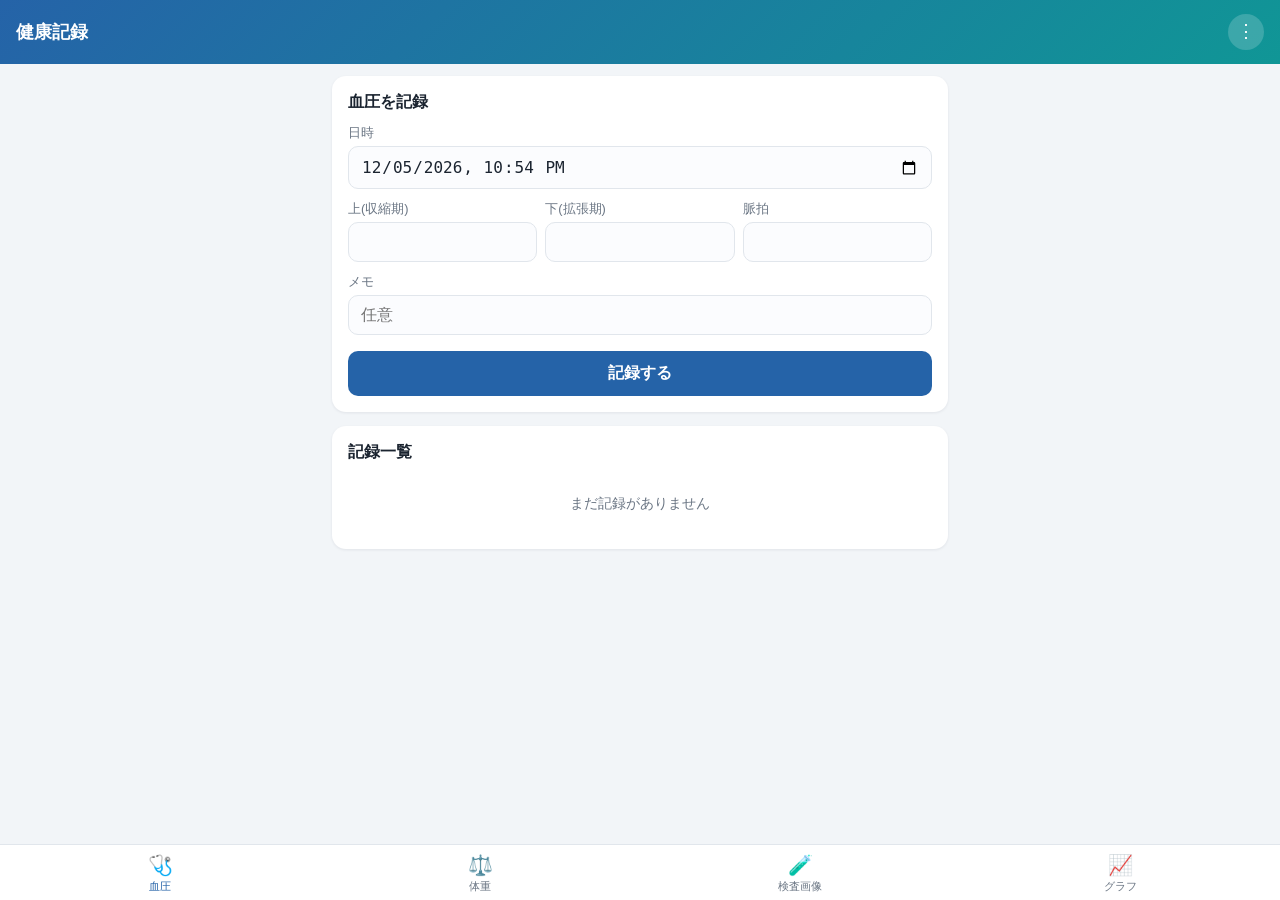
==== webapp/index.html @ c7fe4f51 "血圧・体重・血液検査記録用のPWAを追加 血圧を1日複数回記録、体重の推移記録、毎月の血液検査結果を画像で取り込み・閲覧できるスマホ向けアプリ。ホーム画面へのアイコン追加に対応し、データは端末内(In" ====
<!DOCTYPE html>
<html lang="ja">
<head>
<meta charset="UTF-8" />
<meta name="viewport" content="width=device-width, initial-scale=1, viewport-fit=cover" />
<title>血圧・体重・検査記録</title>
<meta name="theme-color" content="#2563a8" />
<meta name="description" content="血圧・体重・血液検査結果をスマホで記録する個人用ヘルスログアプリ" />
<link rel="manifest" href="manifest.json" />
<link rel="icon" href="icons/favicon-32.png" sizes="32x32" />
<link rel="icon" href="icons/favicon-16.png" sizes="16x16" />
<link rel="apple-touch-icon" href="icons/apple-touch-icon.png" />
<meta name="apple-mobile-web-app-capable" content="yes" />
<meta name="apple-mobile-web-app-status-bar-style" content="black-translucent" />
<meta name="apple-mobile-web-app-title" content="健康記録" />
<link rel="stylesheet" href="style.css" />
</head>
<body>
<header class="app-header">
  <h1>健康記録</h1>
  <button id="menuBtn" class="icon-btn" aria-label="メニュー">⋮</button>
</header>

<div id="menuSheet" class="sheet hidden">
  <button id="exportBtn" class="sheet-item">データをエクスポート</button>
  <label class="sheet-item" for="importFile">データをインポート</label>
  <input type="file" id="importFile" accept="application/json" hidden />
  <button id="closeMenuBtn" class="sheet-item sheet-cancel">閉じる</button>
</div>

<main id="app">

  <!-- 血圧タブ -->
  <section id="tab-bp" class="tab-panel active">
    <form id="bpForm" class="card form-card">
      <h2>血圧を記録</h2>
      <div class="field-row">
        <label>日時
          <input type="datetime-local" id="bpDatetime" required />
        </label>
      </div>
      <div class="field-row three">
        <label>上(収縮期)
          <input type="number" id="bpSystolic" inputmode="numeric" min="40" max="300" required />
        </label>
        <label>下(拡張期)
          <input type="number" id="bpDiastolic" inputmode="numeric" min="20" max="200" required />
        </label>
        <label>脈拍
          <input type="number" id="bpPulse" inputmode="numeric" min="20" max="250" />
        </label>
      </div>
      <div class="field-row">
        <label>メモ
          <input type="text" id="bpMemo" placeholder="任意" maxlength="200" />
        </label>
      </div>
      <button type="submit" class="primary-btn">記録する</button>
    </form>

    <div class="card">
      <h2>記録一覧</h2>
      <div id="bpList" class="record-list"></div>
    </div>
  </section>

  <!-- 体重タブ -->
  <section id="tab-weight" class="tab-panel">
    <form id="weightForm" class="card form-card">
      <h2>体重を記録</h2>
      <div class="field-row">
        <label>日時
          <input type="datetime-local" id="weightDatetime" required />
        </label>
      </div>
      <div class="field-row">
        <label>体重(kg)
          <input type="number" id="weightValue" step="0.1" min="0" max="300" inputmode="decimal" required />
        </label>
      </div>
      <div class="field-row">
        <label>メモ
          <input type="text" id="weightMemo" placeholder="任意" maxlength="200" />
        </label>
      </div>
      <button type="submit" class="primary-btn">記録する</button>
    </form>

    <div class="card">
      <h2>記録一覧</h2>
      <div id="weightList" class="record-list"></div>
    </div>
  </section>

  <!-- 血液検査画像タブ -->
  <section id="tab-lab" class="tab-panel">
    <form id="labForm" class="card form-card">
      <h2>血液検査結果を取り込み</h2>
      <div class="field-row">
        <label>検査日
          <input type="date" id="labDate" required />
        </label>
      </div>
      <div class="field-row">
        <label>画像
          <input type="file" id="labFile" accept="image/*" capture="environment" required />
        </label>
      </div>
      <div class="field-row">
        <label>メモ
          <input type="text" id="labMemo" placeholder="任意" maxlength="200" />
        </label>
      </div>
      <button type="submit" class="primary-btn">保存する</button>
    </form>

    <div class="card">
      <h2>検査結果一覧</h2>
      <div id="labList" class="lab-grid"></div>
    </div>
  </section>

  <!-- グラフタブ -->
  <section id="tab-graph" class="tab-panel">
    <div class="card">
      <h2>血圧の推移</h2>
      <canvas id="bpChart" class="chart" width="600" height="260"></canvas>
      <div class="legend">
        <span><i class="dot dot-sys"></i>上(収縮期)</span>
        <span><i class="dot dot-dia"></i>下(拡張期)</span>
      </div>
    </div>
    <div class="card">
      <h2>体重の推移</h2>
      <canvas id="weightChart" class="chart" width="600" height="260"></canvas>
    </div>
  </section>

</main>

<div id="imageModal" class="modal hidden">
  <div class="modal-backdrop"></div>
  <div class="modal-content">
    <button id="imageModalClose" class="icon-btn modal-close" aria-label="閉じる">×</button>
    <img id="imageModalImg" alt="血液検査結果画像" />
    <div id="imageModalMeta" class="modal-meta"></div>
    <button id="imageModalDelete" class="danger-btn">この画像を削除</button>
  </div>
</div>

<nav class="tabbar">
  <button class="tab-btn active" data-tab="tab-bp">
    <span class="tab-icon">🩺</span><span>血圧</span>
  </button>
  <button class="tab-btn" data-tab="tab-weight">
    <span class="tab-icon">⚖️</span><span>体重</span>
  </button>
  <button class="tab-btn" data-tab="tab-lab">
    <span class="tab-icon">🧪</span><span>検査画像</span>
  </button>
  <button class="tab-btn" data-tab="tab-graph">
    <span class="tab-icon">📈</span><span>グラフ</span>
  </button>
</nav>

<div id="toast" class="toast hidden"></div>

<script src="db.js"></script>
<script src="app.js"></script>
</body>
</html>
---- webapp/style.css ----
:root {
  --accent: #2563a8;
  --accent-2: #109696;
  --bg: #f2f5f8;
  --card-bg: #ffffff;
  --text: #1b2430;
  --text-muted: #6b7684;
  --border: #e1e6ec;
  --danger: #d64545;
  --sys-color: #2563a8;
  --dia-color: #109696;
  --safe-bottom: env(safe-area-inset-bottom, 0px);
}

* {
  box-sizing: border-box;
}

html, body {
  margin: 0;
  padding: 0;
  background: var(--bg);
  color: var(--text);
  font-family: -apple-system, BlinkMacSystemFont, "Hiragino Sans", "Yu Gothic", "Segoe UI", Roboto, sans-serif;
}

body {
  padding-bottom: calc(64px + var(--safe-bottom));
}

.app-header {
  position: sticky;
  top: 0;
  z-index: 10;
  display: flex;
  align-items: center;
  justify-content: space-between;
  background: linear-gradient(135deg, var(--accent), var(--accent-2));
  color: #fff;
  padding: 14px 16px;
  padding-top: max(14px, env(safe-area-inset-top));
}

.app-header h1 {
  font-size: 1.1rem;
  margin: 0;
  font-weight: 600;
}

.icon-btn {
  background: rgba(255, 255, 255, 0.18);
  border: none;
  color: #fff;
  width: 36px;
  height: 36px;
  border-radius: 50%;
  font-size: 1.1rem;
  line-height: 1;
  cursor: pointer;
}

main {
  max-width: 640px;
  margin: 0 auto;
  padding: 12px;
}

.tab-panel {
  display: none;
}

.tab-panel.active {
  display: block;
  animation: fadeIn 0.15s ease-out;
}

@keyframes fadeIn {
  from { opacity: 0; transform: translateY(4px); }
  to { opacity: 1; transform: translateY(0); }
}

.card {
  background: var(--card-bg);
  border-radius: 14px;
  padding: 16px;
  margin-bottom: 14px;
  box-shadow: 0 1px 3px rgba(20, 30, 50, 0.08);
}

.card h2 {
  font-size: 1rem;
  margin: 0 0 12px;
  color: var(--text);
}

.field-row {
  display: flex;
  flex-direction: column;
  margin-bottom: 12px;
}

.field-row.three {
  flex-direction: row;
  gap: 8px;
}

.field-row.three label {
  flex: 1;
}

label {
  font-size: 0.8rem;
  color: var(--text-muted);
  display: flex;
  flex-direction: column;
  gap: 4px;
}

input[type="number"],
input[type="text"],
input[type="date"],
input[type="datetime-local"],
input[type="file"] {
  font-size: 1rem;
  padding: 10px 12px;
  border: 1px solid var(--border);
  border-radius: 10px;
  background: #fbfcfe;
  color: var(--text);
  width: 100%;
}

input:focus {
  outline: 2px solid var(--accent);
  outline-offset: 1px;
}

.primary-btn {
  width: 100%;
  padding: 12px;
  background: var(--accent);
  color: #fff;
  border: none;
  border-radius: 10px;
  font-size: 1rem;
  font-weight: 600;
  cursor: pointer;
  margin-top: 4px;
}

.primary-btn:active {
  opacity: 0.85;
}

.danger-btn {
  width: 100%;
  padding: 10px;
  background: #fff;
  color: var(--danger);
  border: 1px solid var(--danger);
  border-radius: 10px;
  font-size: 0.95rem;
  cursor: pointer;
}

.record-list {
  display: flex;
  flex-direction: column;
  gap: 8px;
  max-height: 50vh;
  overflow-y: auto;
}

.record-item {
  display: flex;
  align-items: center;
  justify-content: space-between;
  padding: 10px 12px;
  border: 1px solid var(--border);
  border-radius: 10px;
  gap: 8px;
}

.record-main {
  display: flex;
  flex-direction: column;
  gap: 2px;
}

.record-value {
  font-size: 1.05rem;
  font-weight: 600;
}

.record-date {
  font-size: 0.78rem;
  color: var(--text-muted);
}

.record-memo {
  font-size: 0.8rem;
  color: var(--text-muted);
}

.record-delete {
  background: none;
  border: none;
  color: var(--text-muted);
  font-size: 1.1rem;
  cursor: pointer;
  padding: 6px;
}

.record-delete:hover {
  color: var(--danger);
}

.empty-state {
  color: var(--text-muted);
  font-size: 0.85rem;
  text-align: center;
  padding: 20px 0;
}

.lab-grid {
  display: grid;
  grid-template-columns: repeat(3, 1fr);
  gap: 8px;
}

.lab-thumb {
  position: relative;
  aspect-ratio: 3 / 4;
  border-radius: 10px;
  overflow: hidden;
  border: 1px solid var(--border);
  cursor: pointer;
  background: #eef1f5;
}

.lab-thumb img {
  width: 100%;
  height: 100%;
  object-fit: cover;
  display: block;
}

.lab-thumb .lab-thumb-label {
  position: absolute;
  bottom: 0;
  left: 0;
  right: 0;
  background: rgba(0, 0, 0, 0.55);
  color: #fff;
  font-size: 0.68rem;
  padding: 3px 5px;
  text-align: center;
}

.chart {
  width: 100%;
  height: auto;
  display: block;
  border-radius: 10px;
  background: #fbfcfe;
}

.legend {
  display: flex;
  gap: 16px;
  margin-top: 8px;
  font-size: 0.8rem;
  color: var(--text-muted);
}

.dot {
  display: inline-block;
  width: 10px;
  height: 10px;
  border-radius: 50%;
  margin-right: 4px;
}

.dot-sys { background: var(--sys-color); }
.dot-dia { background: var(--dia-color); }

.tabbar {
  position: fixed;
  bottom: 0;
  left: 0;
  right: 0;
  display: flex;
  background: #fff;
  border-top: 1px solid var(--border);
  padding-bottom: var(--safe-bottom);
  z-index: 10;
}

.tab-btn {
  flex: 1;
  display: flex;
  flex-direction: column;
  align-items: center;
  gap: 2px;
  padding: 8px 0 6px;
  background: none;
  border: none;
  color: var(--text-muted);
  font-size: 0.7rem;
  cursor: pointer;
}

.tab-btn.active {
  color: var(--accent);
}

.tab-icon {
  font-size: 1.25rem;
}

.sheet {
  position: fixed;
  bottom: calc(64px + var(--safe-bottom));
  right: 12px;
  background: #fff;
  border-radius: 12px;
  box-shadow: 0 4px 18px rgba(20, 30, 50, 0.22);
  overflow: hidden;
  z-index: 20;
  display: flex;
  flex-direction: column;
  min-width: 200px;
}

.sheet.hidden {
  display: none;
}

.sheet-item {
  padding: 14px 16px;
  background: #fff;
  border: none;
  border-bottom: 1px solid var(--border);
  text-align: left;
  font-size: 0.9rem;
  color: var(--text);
  cursor: pointer;
}

.sheet-item:last-child {
  border-bottom: none;
}

.sheet-cancel {
  color: var(--text-muted);
}

.modal {
  position: fixed;
  inset: 0;
  z-index: 30;
  display: flex;
  align-items: center;
  justify-content: center;
}

.modal.hidden {
  display: none;
}

.modal-backdrop {
  position: absolute;
  inset: 0;
  background: rgba(10, 15, 25, 0.7);
}

.modal-content {
  position: relative;
  background: #fff;
  border-radius: 14px;
  padding: 16px;
  max-width: 90vw;
  max-height: 88vh;
  overflow-y: auto;
  z-index: 1;
  display: flex;
  flex-direction: column;
  gap: 10px;
}

.modal-content img {
  max-width: 100%;
  max-height: 60vh;
  border-radius: 8px;
  object-fit: contain;
}

.modal-close {
  position: absolute;
  top: 8px;
  right: 8px;
  background: rgba(0,0,0,0.5);
}

.modal-meta {
  font-size: 0.85rem;
  color: var(--text-muted);
}

.toast {
  position: fixed;
  bottom: calc(78px + var(--safe-bottom));
  left: 50%;
  transform: translateX(-50%);
  background: rgba(20, 30, 40, 0.92);
  color: #fff;
  padding: 10px 18px;
  border-radius: 20px;
  font-size: 0.85rem;
  z-index: 40;
  transition: opacity 0.2s ease;
}

.toast.hidden {
  opacity: 0;
  pointer-events: none;
}

@media (prefers-color-scheme: dark) {
  :root {
    --bg: #10151c;
    --card-bg: #1a2129;
    --text: #eef2f6;
    --text-muted: #9aa5b1;
    --border: #2a333d;
  }
  input[type="number"],
  input[type="text"],
  input[type="date"],
  input[type="datetime-local"],
  input[type="file"] {
    background: #10151c;
    color: var(--text);
  }
  .tabbar,
  .sheet,
  .modal-content,
  .sheet-item {
    background: #1a2129;
    color: var(--text);
  }
  .lab-thumb {
    background: #222b34;
  }
}
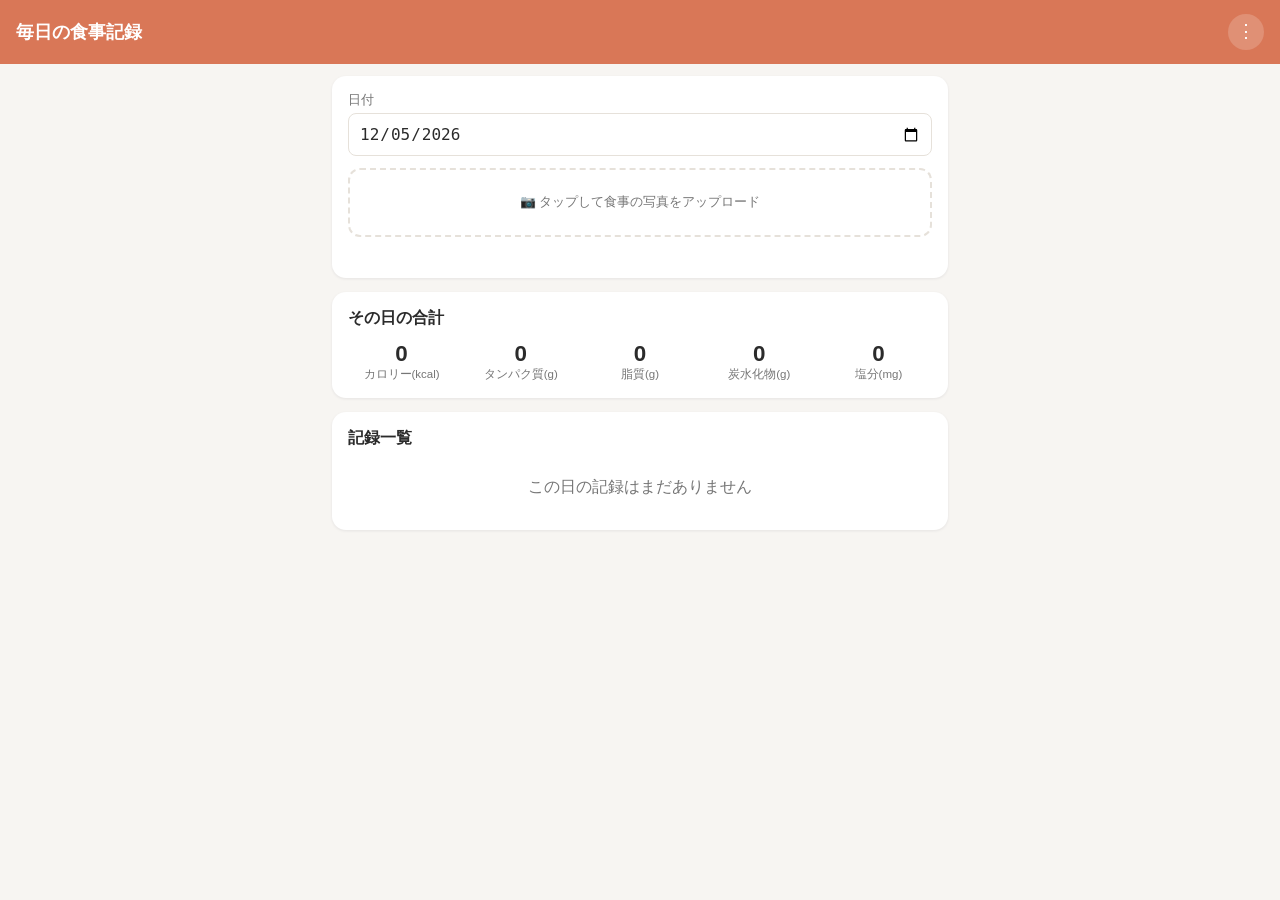
==== commit bb997865: "食事記録アプリをサーバー不要の静的PWAに作り直す 血圧記録アプリ(claude/blood-pressure-dialysis-app-f4ayhy)と同じ方式 (IndexedDBへのデータ保存、" ====
--- a/webapp/index.html
+++ b/webapp/index.html
@@ -3,165 +3,85 @@
 <head>
 <meta charset="UTF-8" />
 <meta name="viewport" content="width=device-width, initial-scale=1, viewport-fit=cover" />
-<title>血圧・体重・検査記録</title>
-<meta name="theme-color" content="#2563a8" />
-<meta name="description" content="血圧・体重・血液検査結果をスマホで記録する個人用ヘルスログアプリ" />
+<title>毎日の食事記録</title>
+<meta name="theme-color" content="#d97757" />
+<meta name="description" content="料理写真からカロリーと栄養素を自動記録するアプリ" />
 <link rel="manifest" href="manifest.json" />
 <link rel="icon" href="icons/favicon-32.png" sizes="32x32" />
 <link rel="icon" href="icons/favicon-16.png" sizes="16x16" />
 <link rel="apple-touch-icon" href="icons/apple-touch-icon.png" />
 <meta name="apple-mobile-web-app-capable" content="yes" />
 <meta name="apple-mobile-web-app-status-bar-style" content="black-translucent" />
-<meta name="apple-mobile-web-app-title" content="健康記録" />
+<meta name="apple-mobile-web-app-title" content="食事記録" />
 <link rel="stylesheet" href="style.css" />
 </head>
 <body>
 <header class="app-header">
-  <h1>健康記録</h1>
+  <h1>毎日の食事記録</h1>
   <button id="menuBtn" class="icon-btn" aria-label="メニュー">⋮</button>
 </header>
 
 <div id="menuSheet" class="sheet hidden">
+  <button id="settingsBtn" class="sheet-item">APIキー設定</button>
   <button id="exportBtn" class="sheet-item">データをエクスポート</button>
   <label class="sheet-item" for="importFile">データをインポート</label>
   <input type="file" id="importFile" accept="application/json" hidden />
   <button id="closeMenuBtn" class="sheet-item sheet-cancel">閉じる</button>
 </div>
 
-<main id="app">
-
-  <!-- 血圧タブ -->
-  <section id="tab-bp" class="tab-panel active">
-    <form id="bpForm" class="card form-card">
-      <h2>血圧を記録</h2>
+<div id="settingsModal" class="modal hidden">
+  <div class="modal-backdrop"></div>
+  <div class="modal-content">
+    <button id="settingsClose" class="icon-btn modal-close" aria-label="閉じる">×</button>
+    <h2>AI解析の設定</h2>
+    <p class="modal-note">
+      写真の解析には Anthropic (Claude) の API を使います。APIキーはこの端末のブラウザ内にのみ保存され、
+      解析時にブラウザから Anthropic のサーバーへ直接送信されます(このアプリ自身のサーバーは経由しません)。
+      共有端末では入力しないでください。
+    </p>
+    <form id="settingsForm">
       <div class="field-row">
-        <label>日時
-          <input type="datetime-local" id="bpDatetime" required />
-        </label>
-      </div>
-      <div class="field-row three">
-        <label>上(収縮期)
-          <input type="number" id="bpSystolic" inputmode="numeric" min="40" max="300" required />
-        </label>
-        <label>下(拡張期)
-          <input type="number" id="bpDiastolic" inputmode="numeric" min="20" max="200" required />
-        </label>
-        <label>脈拍
-          <input type="number" id="bpPulse" inputmode="numeric" min="20" max="250" />
+        <label>Anthropic APIキー
+          <input type="password" id="apiKeyInput" placeholder="sk-ant-..." autocomplete="off" />
         </label>
       </div>
       <div class="field-row">
-        <label>メモ
-          <input type="text" id="bpMemo" placeholder="任意" maxlength="200" />
-        </label>
-      </div>
-      <button type="submit" class="primary-btn">記録する</button>
-    </form>
-
-    <div class="card">
-      <h2>記録一覧</h2>
-      <div id="bpList" class="record-list"></div>
-    </div>
-  </section>
-
-  <!-- 体重タブ -->
-  <section id="tab-weight" class="tab-panel">
-    <form id="weightForm" class="card form-card">
-      <h2>体重を記録</h2>
-      <div class="field-row">
-        <label>日時
-          <input type="datetime-local" id="weightDatetime" required />
-        </label>
-      </div>
-      <div class="field-row">
-        <label>体重(kg)
-          <input type="number" id="weightValue" step="0.1" min="0" max="300" inputmode="decimal" required />
-        </label>
-      </div>
-      <div class="field-row">
-        <label>メモ
-          <input type="text" id="weightMemo" placeholder="任意" maxlength="200" />
-        </label>
-      </div>
-      <button type="submit" class="primary-btn">記録する</button>
-    </form>
-
-    <div class="card">
-      <h2>記録一覧</h2>
-      <div id="weightList" class="record-list"></div>
-    </div>
-  </section>
-
-  <!-- 血液検査画像タブ -->
-  <section id="tab-lab" class="tab-panel">
-    <form id="labForm" class="card form-card">
-      <h2>血液検査結果を取り込み</h2>
-      <div class="field-row">
-        <label>検査日
-          <input type="date" id="labDate" required />
-        </label>
-      </div>
-      <div class="field-row">
-        <label>画像
-          <input type="file" id="labFile" accept="image/*" capture="environment" required />
-        </label>
-      </div>
-      <div class="field-row">
-        <label>メモ
-          <input type="text" id="labMemo" placeholder="任意" maxlength="200" />
+        <label>モデル
+          <input type="text" id="modelInput" placeholder="claude-sonnet-5" />
         </label>
       </div>
       <button type="submit" class="primary-btn">保存する</button>
     </form>
-
-    <div class="card">
-      <h2>検査結果一覧</h2>
-      <div id="labList" class="lab-grid"></div>
-    </div>
-  </section>
-
-  <!-- グラフタブ -->
-  <section id="tab-graph" class="tab-panel">
-    <div class="card">
-      <h2>血圧の推移</h2>
-      <canvas id="bpChart" class="chart" width="600" height="260"></canvas>
-      <div class="legend">
-        <span><i class="dot dot-sys"></i>上(収縮期)</span>
-        <span><i class="dot dot-dia"></i>下(拡張期)</span>
-      </div>
-    </div>
-    <div class="card">
-      <h2>体重の推移</h2>
-      <canvas id="weightChart" class="chart" width="600" height="260"></canvas>
-    </div>
-  </section>
-
-</main>
-
-<div id="imageModal" class="modal hidden">
-  <div class="modal-backdrop"></div>
-  <div class="modal-content">
-    <button id="imageModalClose" class="icon-btn modal-close" aria-label="閉じる">×</button>
-    <img id="imageModalImg" alt="血液検査結果画像" />
-    <div id="imageModalMeta" class="modal-meta"></div>
-    <button id="imageModalDelete" class="danger-btn">この画像を削除</button>
   </div>
 </div>
 
-<nav class="tabbar">
-  <button class="tab-btn active" data-tab="tab-bp">
-    <span class="tab-icon">🩺</span><span>血圧</span>
-  </button>
-  <button class="tab-btn" data-tab="tab-weight">
-    <span class="tab-icon">⚖️</span><span>体重</span>
-  </button>
-  <button class="tab-btn" data-tab="tab-lab">
-    <span class="tab-icon">🧪</span><span>検査画像</span>
-  </button>
-  <button class="tab-btn" data-tab="tab-graph">
-    <span class="tab-icon">📈</span><span>グラフ</span>
-  </button>
-</nav>
+<main id="app">
+  <section class="tab-panel active">
+    <div class="card">
+      <div class="field-row">
+        <label>日付
+          <input type="date" id="datePicker" />
+        </label>
+      </div>
+
+      <label class="upload-area" id="uploadArea" for="fileInput">
+        <input type="file" id="fileInput" accept="image/*" />
+        <div id="uploadLabel">📷 タップして食事の写真をアップロード</div>
+      </label>
+      <div class="status" id="uploadStatus"></div>
+    </div>
+
+    <div class="card">
+      <h2>その日の合計</h2>
+      <div class="summary-grid" id="summaryGrid"></div>
+    </div>
+
+    <div class="card">
+      <h2>記録一覧</h2>
+      <div id="mealList" class="record-list"></div>
+    </div>
+  </section>
+</main>
 
 <div id="toast" class="toast hidden"></div>
 
--- a/webapp/style.css
+++ b/webapp/style.css
@@ -1,14 +1,12 @@
 :root {
-  --accent: #2563a8;
-  --accent-2: #109696;
-  --bg: #f2f5f8;
+  --accent: #d97757;
+  --accent-2: #c2603f;
+  --bg: #f7f5f2;
   --card-bg: #ffffff;
-  --text: #1b2430;
-  --text-muted: #6b7684;
-  --border: #e1e6ec;
+  --text: #2b2b2b;
+  --text-muted: #767676;
+  --border: #e6e1da;
   --danger: #d64545;
-  --sys-color: #2563a8;
-  --dia-color: #109696;
   --safe-bottom: env(safe-area-inset-bottom, 0px);
 }
 
@@ -25,7 +23,7 @@
 }
 
 body {
-  padding-bottom: calc(64px + var(--safe-bottom));
+  padding-bottom: calc(24px + var(--safe-bottom));
 }
 
 .app-header {
@@ -35,7 +33,7 @@
   display: flex;
   align-items: center;
   justify-content: space-between;
-  background: linear-gradient(135deg, var(--accent), var(--accent-2));
+  background: var(--accent);
   color: #fff;
   padding: 14px 16px;
   padding-top: max(14px, env(safe-area-inset-top));
@@ -65,18 +63,8 @@
   padding: 12px;
 }
 
-.tab-panel {
-  display: none;
-}
-
 .tab-panel.active {
   display: block;
-  animation: fadeIn 0.15s ease-out;
-}
-
-@keyframes fadeIn {
-  from { opacity: 0; transform: translateY(4px); }
-  to { opacity: 1; transform: translateY(0); }
 }
 
 .card {
@@ -99,15 +87,6 @@
   margin-bottom: 12px;
 }
 
-.field-row.three {
-  flex-direction: row;
-  gap: 8px;
-}
-
-.field-row.three label {
-  flex: 1;
-}
-
 label {
   font-size: 0.8rem;
   color: var(--text-muted);
@@ -116,89 +95,126 @@
   gap: 4px;
 }
 
-input[type="number"],
+input[type="date"],
 input[type="text"],
-input[type="date"],
-input[type="datetime-local"],
+input[type="password"] {
+  padding: 10px;
+  border-radius: 8px;
+  border: 1px solid var(--border);
+  font-size: 1rem;
+  background: #fff;
+  color: var(--text);
+}
+
+.primary-btn {
+  background: var(--accent);
+  color: #fff;
+  border: none;
+  border-radius: 8px;
+  padding: 10px 16px;
+  font-size: 1rem;
+  cursor: pointer;
+  width: 100%;
+}
+
+.primary-btn:disabled {
+  opacity: 0.5;
+  cursor: default;
+}
+
+.danger-btn {
+  background: var(--danger);
+  color: #fff;
+  border: none;
+  border-radius: 8px;
+  padding: 10px 16px;
+  font-size: 0.95rem;
+  cursor: pointer;
+  width: 100%;
+  margin-top: 12px;
+}
+
+.upload-area {
+  display: block;
+  border: 2px dashed var(--border);
+  border-radius: 12px;
+  padding: 24px 16px;
+  text-align: center;
+  cursor: pointer;
+}
+
+.upload-area:hover {
+  border-color: var(--accent);
+}
+
 input[type="file"] {
-  font-size: 1rem;
-  padding: 10px 12px;
-  border: 1px solid var(--border);
-  border-radius: 10px;
-  background: #fbfcfe;
-  color: var(--text);
-  width: 100%;
-}
-
-input:focus {
-  outline: 2px solid var(--accent);
-  outline-offset: 1px;
-}
-
-.primary-btn {
-  width: 100%;
-  padding: 12px;
-  background: var(--accent);
-  color: #fff;
-  border: none;
-  border-radius: 10px;
-  font-size: 1rem;
+  display: none;
+}
+
+.status {
+  font-size: 0.9rem;
+  color: var(--text-muted);
+  min-height: 1.2em;
+  margin-top: 8px;
+}
+
+.status.error {
+  color: var(--danger);
+}
+
+.summary-grid {
+  display: grid;
+  grid-template-columns: repeat(auto-fit, minmax(90px, 1fr));
+  gap: 12px;
+  text-align: center;
+}
+
+.summary-item .value {
+  font-size: 1.4rem;
   font-weight: 600;
-  cursor: pointer;
-  margin-top: 4px;
-}
-
-.primary-btn:active {
-  opacity: 0.85;
-}
-
-.danger-btn {
-  width: 100%;
-  padding: 10px;
-  background: #fff;
-  color: var(--danger);
-  border: 1px solid var(--danger);
-  border-radius: 10px;
-  font-size: 0.95rem;
-  cursor: pointer;
+}
+
+.summary-item .label {
+  font-size: 0.72rem;
+  color: var(--text-muted);
 }
 
 .record-list {
   display: flex;
   flex-direction: column;
-  gap: 8px;
-  max-height: 50vh;
-  overflow-y: auto;
 }
 
 .record-item {
   display: flex;
+  gap: 12px;
+  padding: 12px 0;
+  border-bottom: 1px solid var(--border);
   align-items: center;
-  justify-content: space-between;
-  padding: 10px 12px;
-  border: 1px solid var(--border);
-  border-radius: 10px;
-  gap: 8px;
+}
+
+.record-item:last-child {
+  border-bottom: none;
+}
+
+.record-item img {
+  width: 60px;
+  height: 60px;
+  object-fit: cover;
+  border-radius: 8px;
+  flex-shrink: 0;
 }
 
 .record-main {
-  display: flex;
-  flex-direction: column;
-  gap: 2px;
+  flex: 1;
+  min-width: 0;
 }
 
 .record-value {
-  font-size: 1.05rem;
   font-weight: 600;
 }
 
-.record-date {
-  font-size: 0.78rem;
-  color: var(--text-muted);
-}
-
-.record-memo {
-  font-size: 0.8rem;
+.record-nutrients {
+  font-size: 0.82rem;
   color: var(--text-muted);
 }
 
@@ -208,128 +224,26 @@
   color: var(--text-muted);
   font-size: 1.1rem;
   cursor: pointer;
-  padding: 6px;
-}
-
-.record-delete:hover {
-  color: var(--danger);
+  padding: 4px 8px;
 }
 
 .empty-state {
   color: var(--text-muted);
-  font-size: 0.85rem;
   text-align: center;
-  padding: 20px 0;
-}
-
-.lab-grid {
-  display: grid;
-  grid-template-columns: repeat(3, 1fr);
-  gap: 8px;
-}
-
-.lab-thumb {
-  position: relative;
-  aspect-ratio: 3 / 4;
-  border-radius: 10px;
-  overflow: hidden;
-  border: 1px solid var(--border);
-  cursor: pointer;
-  background: #eef1f5;
-}
-
-.lab-thumb img {
-  width: 100%;
-  height: 100%;
-  object-fit: cover;
-  display: block;
-}
-
-.lab-thumb .lab-thumb-label {
-  position: absolute;
-  bottom: 0;
+  padding: 16px 0;
+}
+
+.sheet {
+  position: fixed;
   left: 0;
   right: 0;
-  background: rgba(0, 0, 0, 0.55);
-  color: #fff;
-  font-size: 0.68rem;
-  padding: 3px 5px;
-  text-align: center;
-}
-
-.chart {
-  width: 100%;
-  height: auto;
-  display: block;
-  border-radius: 10px;
-  background: #fbfcfe;
-}
-
-.legend {
-  display: flex;
-  gap: 16px;
-  margin-top: 8px;
-  font-size: 0.8rem;
-  color: var(--text-muted);
-}
-
-.dot {
-  display: inline-block;
-  width: 10px;
-  height: 10px;
-  border-radius: 50%;
-  margin-right: 4px;
-}
-
-.dot-sys { background: var(--sys-color); }
-.dot-dia { background: var(--dia-color); }
-
-.tabbar {
-  position: fixed;
   bottom: 0;
-  left: 0;
-  right: 0;
-  display: flex;
-  background: #fff;
-  border-top: 1px solid var(--border);
-  padding-bottom: var(--safe-bottom);
-  z-index: 10;
-}
-
-.tab-btn {
-  flex: 1;
-  display: flex;
-  flex-direction: column;
-  align-items: center;
-  gap: 2px;
-  padding: 8px 0 6px;
-  background: none;
-  border: none;
-  color: var(--text-muted);
-  font-size: 0.7rem;
-  cursor: pointer;
-}
-
-.tab-btn.active {
-  color: var(--accent);
-}
-
-.tab-icon {
-  font-size: 1.25rem;
-}
-
-.sheet {
-  position: fixed;
-  bottom: calc(64px + var(--safe-bottom));
-  right: 12px;
-  background: #fff;
-  border-radius: 12px;
-  box-shadow: 0 4px 18px rgba(20, 30, 50, 0.22);
-  overflow: hidden;
-  z-index: 20;
-  display: flex;
-  flex-direction: column;
-  min-width: 200px;
+  background: var(--card-bg);
+  border-top-left-radius: 16px;
+  border-top-right-radius: 16px;
+  box-shadow: 0 -2px 12px rgba(0, 0, 0, 0.15);
+  padding: 8px 0 calc(8px + var(--safe-bottom));
+  z-index: 30;
 }
 
 .sheet.hidden {
@@ -337,28 +251,31 @@
 }
 
 .sheet-item {
-  padding: 14px 16px;
-  background: #fff;
-  border: none;
-  border-bottom: 1px solid var(--border);
+  display: block;
+  width: 100%;
   text-align: left;
-  font-size: 0.9rem;
-  color: var(--text);
-  cursor: pointer;
-}
-
-.sheet-item:last-child {
-  border-bottom: none;
+  background: none;
+  border: none;
+  padding: 14px 20px;
+  font-size: 1rem;
+  color: var(--text);
+  cursor: pointer;
+}
+
+.sheet-item:active {
+  background: var(--bg);
 }
 
 .sheet-cancel {
   color: var(--text-muted);
+  border-top: 1px solid var(--border);
+  margin-top: 4px;
 }
 
 .modal {
   position: fixed;
   inset: 0;
-  z-index: 30;
+  z-index: 40;
   display: flex;
   align-items: center;
   justify-content: center;
@@ -371,85 +288,52 @@
 .modal-backdrop {
   position: absolute;
   inset: 0;
-  background: rgba(10, 15, 25, 0.7);
+  background: rgba(20, 20, 20, 0.5);
 }
 
 .modal-content {
   position: relative;
-  background: #fff;
-  border-radius: 14px;
-  padding: 16px;
-  max-width: 90vw;
-  max-height: 88vh;
+  background: var(--card-bg);
+  border-radius: 16px;
+  padding: 20px;
+  max-width: 420px;
+  width: calc(100% - 32px);
+  max-height: 85vh;
   overflow-y: auto;
-  z-index: 1;
-  display: flex;
-  flex-direction: column;
-  gap: 10px;
-}
-
-.modal-content img {
-  max-width: 100%;
-  max-height: 60vh;
-  border-radius: 8px;
-  object-fit: contain;
+}
+
+.modal-content h2 {
+  margin-top: 0;
+  font-size: 1.05rem;
+}
+
+.modal-note {
+  font-size: 0.82rem;
+  color: var(--text-muted);
+  line-height: 1.5;
 }
 
 .modal-close {
   position: absolute;
-  top: 8px;
-  right: 8px;
-  background: rgba(0,0,0,0.5);
-}
-
-.modal-meta {
-  font-size: 0.85rem;
-  color: var(--text-muted);
+  top: 12px;
+  right: 12px;
+  background: var(--bg);
+  color: var(--text);
 }
 
 .toast {
   position: fixed;
-  bottom: calc(78px + var(--safe-bottom));
   left: 50%;
+  bottom: calc(20px + var(--safe-bottom));
   transform: translateX(-50%);
-  background: rgba(20, 30, 40, 0.92);
+  background: rgba(30, 30, 30, 0.9);
   color: #fff;
   padding: 10px 18px;
   border-radius: 20px;
-  font-size: 0.85rem;
-  z-index: 40;
-  transition: opacity 0.2s ease;
+  font-size: 0.9rem;
+  z-index: 50;
 }
 
 .toast.hidden {
-  opacity: 0;
-  pointer-events: none;
-}
-
-@media (prefers-color-scheme: dark) {
-  :root {
-    --bg: #10151c;
-    --card-bg: #1a2129;
-    --text: #eef2f6;
-    --text-muted: #9aa5b1;
-    --border: #2a333d;
-  }
-  input[type="number"],
-  input[type="text"],
-  input[type="date"],
-  input[type="datetime-local"],
-  input[type="file"] {
-    background: #10151c;
-    color: var(--text);
-  }
-  .tabbar,
-  .sheet,
-  .modal-content,
-  .sheet-item {
-    background: #1a2129;
-    color: var(--text);
-  }
-  .lab-thumb {
-    background: #222b34;
-  }
-}
+  display: none;
+}
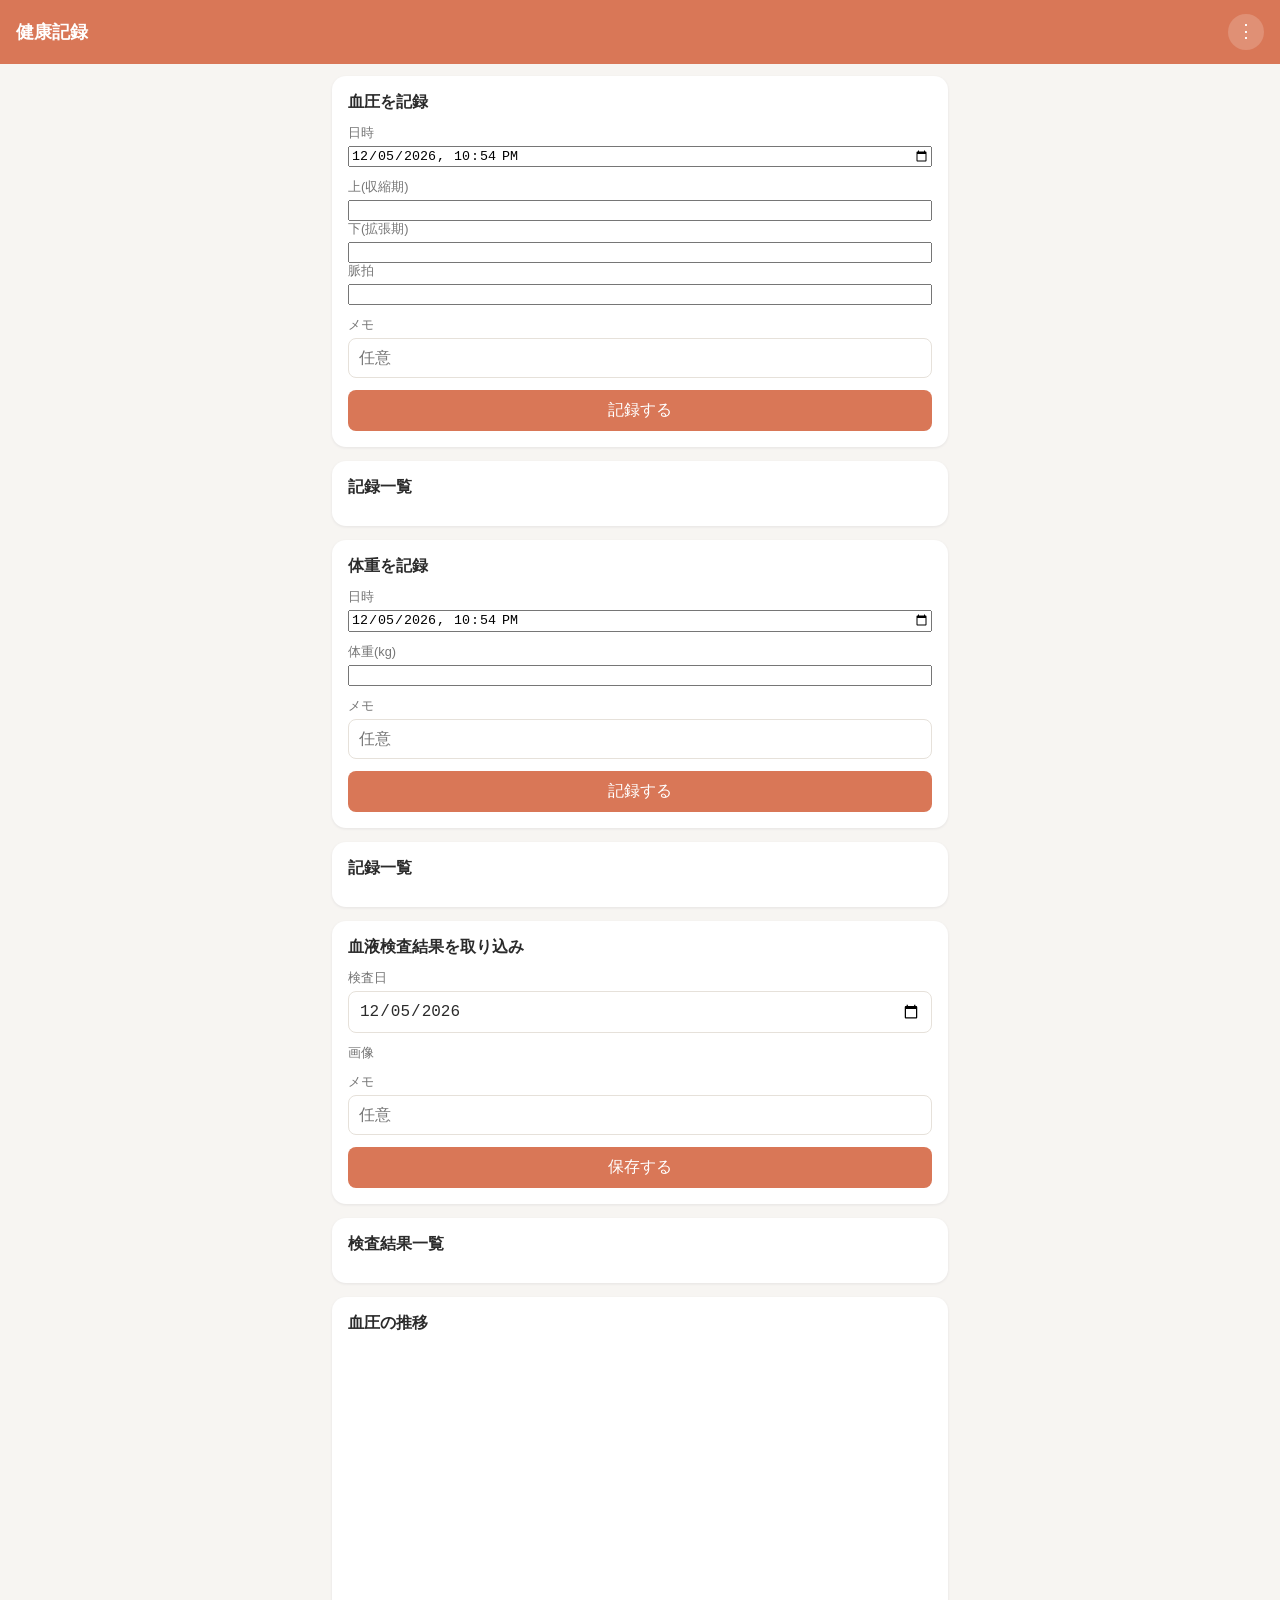
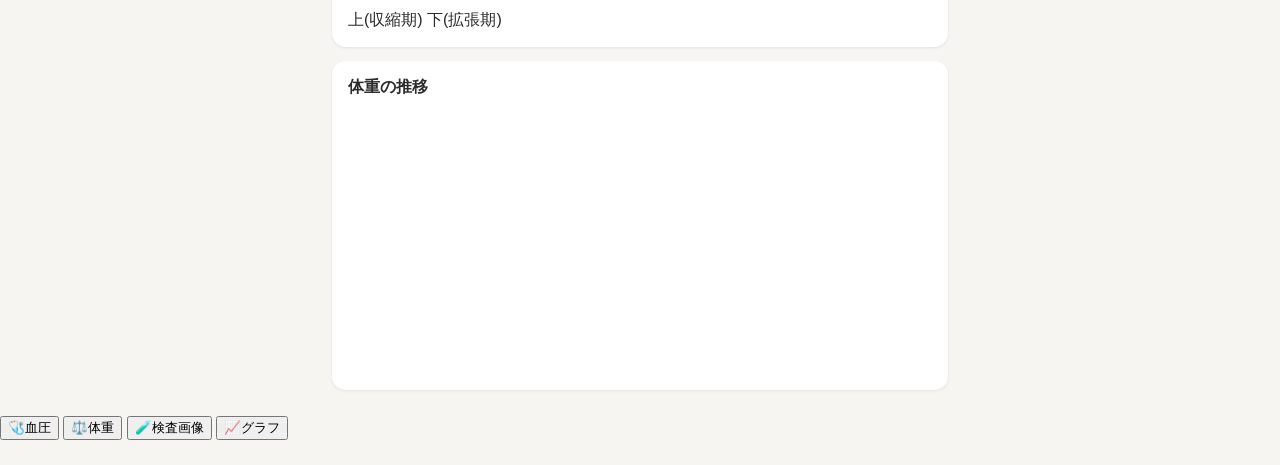
==== commit 13e2b9da: "記録をCSVでエクスポートする機能を追加 血圧・体重・血液検査画像(メタ情報)をそれぞれ個別のCSVファイルとしてダウンロードできるようにする。ブラウザが1回の操作で複数ファイルを自動ダウンロードする" ====
--- a/webapp/index.html
+++ b/webapp/index.html
@@ -3,85 +3,168 @@
 <head>
 <meta charset="UTF-8" />
 <meta name="viewport" content="width=device-width, initial-scale=1, viewport-fit=cover" />
-<title>毎日の食事記録</title>
-<meta name="theme-color" content="#d97757" />
-<meta name="description" content="料理写真からカロリーと栄養素を自動記録するアプリ" />
+<title>血圧・体重・検査記録</title>
+<meta name="theme-color" content="#2563a8" />
+<meta name="description" content="血圧・体重・血液検査結果をスマホで記録する個人用ヘルスログアプリ" />
 <link rel="manifest" href="manifest.json" />
 <link rel="icon" href="icons/favicon-32.png" sizes="32x32" />
 <link rel="icon" href="icons/favicon-16.png" sizes="16x16" />
 <link rel="apple-touch-icon" href="icons/apple-touch-icon.png" />
 <meta name="apple-mobile-web-app-capable" content="yes" />
 <meta name="apple-mobile-web-app-status-bar-style" content="black-translucent" />
-<meta name="apple-mobile-web-app-title" content="食事記録" />
+<meta name="apple-mobile-web-app-title" content="健康記録" />
 <link rel="stylesheet" href="style.css" />
 </head>
 <body>
 <header class="app-header">
-  <h1>毎日の食事記録</h1>
+  <h1>健康記録</h1>
   <button id="menuBtn" class="icon-btn" aria-label="メニュー">⋮</button>
 </header>
 
 <div id="menuSheet" class="sheet hidden">
-  <button id="settingsBtn" class="sheet-item">APIキー設定</button>
-  <button id="exportBtn" class="sheet-item">データをエクスポート</button>
+  <button id="exportBtn" class="sheet-item">データをエクスポート(JSON)</button>
+  <button id="exportCsvBpBtn" class="sheet-item">血圧をCSVでエクスポート</button>
+  <button id="exportCsvWeightBtn" class="sheet-item">体重をCSVでエクスポート</button>
+  <button id="exportCsvLabBtn" class="sheet-item">検査画像一覧をCSVでエクスポート</button>
   <label class="sheet-item" for="importFile">データをインポート</label>
   <input type="file" id="importFile" accept="application/json" hidden />
   <button id="closeMenuBtn" class="sheet-item sheet-cancel">閉じる</button>
 </div>
 
-<div id="settingsModal" class="modal hidden">
-  <div class="modal-backdrop"></div>
-  <div class="modal-content">
-    <button id="settingsClose" class="icon-btn modal-close" aria-label="閉じる">×</button>
-    <h2>AI解析の設定</h2>
-    <p class="modal-note">
-      写真の解析には Anthropic (Claude) の API を使います。APIキーはこの端末のブラウザ内にのみ保存され、
-      解析時にブラウザから Anthropic のサーバーへ直接送信されます(このアプリ自身のサーバーは経由しません)。
-      共有端末では入力しないでください。
-    </p>
-    <form id="settingsForm">
+<main id="app">
+
+  <!-- 血圧タブ -->
+  <section id="tab-bp" class="tab-panel active">
+    <form id="bpForm" class="card form-card">
+      <h2>血圧を記録</h2>
       <div class="field-row">
-        <label>Anthropic APIキー
-          <input type="password" id="apiKeyInput" placeholder="sk-ant-..." autocomplete="off" />
+        <label>日時
+          <input type="datetime-local" id="bpDatetime" required />
+        </label>
+      </div>
+      <div class="field-row three">
+        <label>上(収縮期)
+          <input type="number" id="bpSystolic" inputmode="numeric" min="40" max="300" required />
+        </label>
+        <label>下(拡張期)
+          <input type="number" id="bpDiastolic" inputmode="numeric" min="20" max="200" required />
+        </label>
+        <label>脈拍
+          <input type="number" id="bpPulse" inputmode="numeric" min="20" max="250" />
         </label>
       </div>
       <div class="field-row">
-        <label>モデル
-          <input type="text" id="modelInput" placeholder="claude-sonnet-5" />
+        <label>メモ
+          <input type="text" id="bpMemo" placeholder="任意" maxlength="200" />
+        </label>
+      </div>
+      <button type="submit" class="primary-btn">記録する</button>
+    </form>
+
+    <div class="card">
+      <h2>記録一覧</h2>
+      <div id="bpList" class="record-list"></div>
+    </div>
+  </section>
+
+  <!-- 体重タブ -->
+  <section id="tab-weight" class="tab-panel">
+    <form id="weightForm" class="card form-card">
+      <h2>体重を記録</h2>
+      <div class="field-row">
+        <label>日時
+          <input type="datetime-local" id="weightDatetime" required />
+        </label>
+      </div>
+      <div class="field-row">
+        <label>体重(kg)
+          <input type="number" id="weightValue" step="0.1" min="0" max="300" inputmode="decimal" required />
+        </label>
+      </div>
+      <div class="field-row">
+        <label>メモ
+          <input type="text" id="weightMemo" placeholder="任意" maxlength="200" />
+        </label>
+      </div>
+      <button type="submit" class="primary-btn">記録する</button>
+    </form>
+
+    <div class="card">
+      <h2>記録一覧</h2>
+      <div id="weightList" class="record-list"></div>
+    </div>
+  </section>
+
+  <!-- 血液検査画像タブ -->
+  <section id="tab-lab" class="tab-panel">
+    <form id="labForm" class="card form-card">
+      <h2>血液検査結果を取り込み</h2>
+      <div class="field-row">
+        <label>検査日
+          <input type="date" id="labDate" required />
+        </label>
+      </div>
+      <div class="field-row">
+        <label>画像
+          <input type="file" id="labFile" accept="image/*" required />
+        </label>
+      </div>
+      <div class="field-row">
+        <label>メモ
+          <input type="text" id="labMemo" placeholder="任意" maxlength="200" />
         </label>
       </div>
       <button type="submit" class="primary-btn">保存する</button>
     </form>
+
+    <div class="card">
+      <h2>検査結果一覧</h2>
+      <div id="labList" class="lab-grid"></div>
+    </div>
+  </section>
+
+  <!-- グラフタブ -->
+  <section id="tab-graph" class="tab-panel">
+    <div class="card">
+      <h2>血圧の推移</h2>
+      <canvas id="bpChart" class="chart" width="600" height="260"></canvas>
+      <div class="legend">
+        <span><i class="dot dot-sys"></i>上(収縮期)</span>
+        <span><i class="dot dot-dia"></i>下(拡張期)</span>
+      </div>
+    </div>
+    <div class="card">
+      <h2>体重の推移</h2>
+      <canvas id="weightChart" class="chart" width="600" height="260"></canvas>
+    </div>
+  </section>
+
+</main>
+
+<div id="imageModal" class="modal hidden">
+  <div class="modal-backdrop"></div>
+  <div class="modal-content">
+    <button id="imageModalClose" class="icon-btn modal-close" aria-label="閉じる">×</button>
+    <img id="imageModalImg" alt="血液検査結果画像" />
+    <div id="imageModalMeta" class="modal-meta"></div>
+    <button id="imageModalDelete" class="danger-btn">この画像を削除</button>
   </div>
 </div>
 
-<main id="app">
-  <section class="tab-panel active">
-    <div class="card">
-      <div class="field-row">
-        <label>日付
-          <input type="date" id="datePicker" />
-        </label>
-      </div>
-
-      <label class="upload-area" id="uploadArea" for="fileInput">
-        <input type="file" id="fileInput" accept="image/*" />
-        <div id="uploadLabel">📷 タップして食事の写真をアップロード</div>
-      </label>
-      <div class="status" id="uploadStatus"></div>
-    </div>
-
-    <div class="card">
-      <h2>その日の合計</h2>
-      <div class="summary-grid" id="summaryGrid"></div>
-    </div>
-
-    <div class="card">
-      <h2>記録一覧</h2>
-      <div id="mealList" class="record-list"></div>
-    </div>
-  </section>
-</main>
+<nav class="tabbar">
+  <button class="tab-btn active" data-tab="tab-bp">
+    <span class="tab-icon">🩺</span><span>血圧</span>
+  </button>
+  <button class="tab-btn" data-tab="tab-weight">
+    <span class="tab-icon">⚖️</span><span>体重</span>
+  </button>
+  <button class="tab-btn" data-tab="tab-lab">
+    <span class="tab-icon">🧪</span><span>検査画像</span>
+  </button>
+  <button class="tab-btn" data-tab="tab-graph">
+    <span class="tab-icon">📈</span><span>グラフ</span>
+  </button>
+</nav>
 
 <div id="toast" class="toast hidden"></div>
 
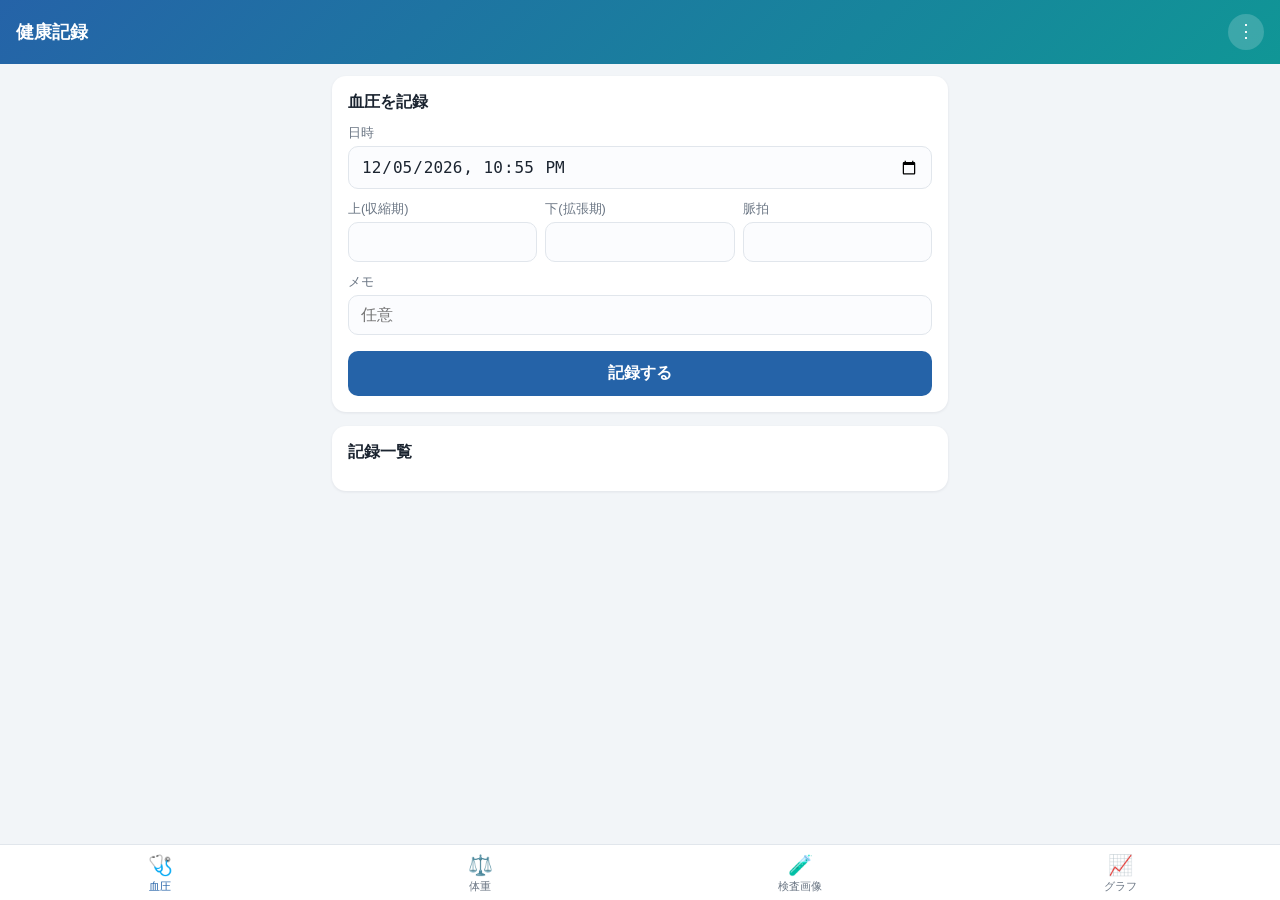
==== commit 3578f460: "血圧・体重の記録を音声で読み上げる機能を追加 保存時に自動で読み上げるほか、一覧の各記録にも🔊ボタンで個別に読み上げられるようにする。メニューから読み上げのON/OFFを切り替え可能(localSto" ====
--- a/webapp/index.html
+++ b/webapp/index.html
@@ -22,6 +22,7 @@
 </header>
 
 <div id="menuSheet" class="sheet hidden">
+  <button id="ttsToggleBtn" class="sheet-item">読み上げ: ON</button>
   <button id="exportBtn" class="sheet-item">データをエクスポート(JSON)</button>
   <button id="exportCsvBpBtn" class="sheet-item">血圧をCSVでエクスポート</button>
   <button id="exportCsvWeightBtn" class="sheet-item">体重をCSVでエクスポート</button>
--- a/webapp/style.css
+++ b/webapp/style.css
@@ -1,12 +1,14 @@
 :root {
-  --accent: #d97757;
-  --accent-2: #c2603f;
-  --bg: #f7f5f2;
+  --accent: #2563a8;
+  --accent-2: #109696;
+  --bg: #f2f5f8;
   --card-bg: #ffffff;
-  --text: #2b2b2b;
-  --text-muted: #767676;
-  --border: #e6e1da;
+  --text: #1b2430;
+  --text-muted: #6b7684;
+  --border: #e1e6ec;
   --danger: #d64545;
+  --sys-color: #2563a8;
+  --dia-color: #109696;
   --safe-bottom: env(safe-area-inset-bottom, 0px);
 }
 
@@ -23,7 +25,7 @@
 }
 
 body {
-  padding-bottom: calc(24px + var(--safe-bottom));
+  padding-bottom: calc(64px + var(--safe-bottom));
 }
 
 .app-header {
@@ -33,7 +35,7 @@
   display: flex;
   align-items: center;
   justify-content: space-between;
-  background: var(--accent);
+  background: linear-gradient(135deg, var(--accent), var(--accent-2));
   color: #fff;
   padding: 14px 16px;
   padding-top: max(14px, env(safe-area-inset-top));
@@ -63,8 +65,18 @@
   padding: 12px;
 }
 
+.tab-panel {
+  display: none;
+}
+
 .tab-panel.active {
   display: block;
+  animation: fadeIn 0.15s ease-out;
+}
+
+@keyframes fadeIn {
+  from { opacity: 0; transform: translateY(4px); }
+  to { opacity: 1; transform: translateY(0); }
 }
 
 .card {
@@ -87,6 +99,15 @@
   margin-bottom: 12px;
 }
 
+.field-row.three {
+  flex-direction: row;
+  gap: 8px;
+}
+
+.field-row.three label {
+  flex: 1;
+}
+
 label {
   font-size: 0.8rem;
   color: var(--text-muted);
@@ -95,155 +116,231 @@
   gap: 4px;
 }
 
+input[type="number"],
+input[type="text"],
 input[type="date"],
-input[type="text"],
-input[type="password"] {
-  padding: 10px;
-  border-radius: 8px;
+input[type="datetime-local"],
+input[type="file"] {
+  font-size: 1rem;
+  padding: 10px 12px;
   border: 1px solid var(--border);
-  font-size: 1rem;
-  background: #fff;
+  border-radius: 10px;
+  background: #fbfcfe;
   color: var(--text);
+  width: 100%;
+}
+
+input:focus {
+  outline: 2px solid var(--accent);
+  outline-offset: 1px;
 }
 
 .primary-btn {
+  width: 100%;
+  padding: 12px;
   background: var(--accent);
   color: #fff;
   border: none;
-  border-radius: 8px;
-  padding: 10px 16px;
+  border-radius: 10px;
   font-size: 1rem;
-  cursor: pointer;
+  font-weight: 600;
+  cursor: pointer;
+  margin-top: 4px;
+}
+
+.primary-btn:active {
+  opacity: 0.85;
+}
+
+.danger-btn {
   width: 100%;
-}
-
-.primary-btn:disabled {
-  opacity: 0.5;
-  cursor: default;
-}
-
-.danger-btn {
-  background: var(--danger);
-  color: #fff;
-  border: none;
-  border-radius: 8px;
-  padding: 10px 16px;
+  padding: 10px;
+  background: #fff;
+  color: var(--danger);
+  border: 1px solid var(--danger);
+  border-radius: 10px;
   font-size: 0.95rem;
   cursor: pointer;
-  width: 100%;
-  margin-top: 12px;
-}
-
-.upload-area {
-  display: block;
-  border: 2px dashed var(--border);
-  border-radius: 12px;
-  padding: 24px 16px;
-  text-align: center;
-  cursor: pointer;
-}
-
-.upload-area:hover {
-  border-color: var(--accent);
-}
-
-input[type="file"] {
-  display: none;
-}
-
-.status {
-  font-size: 0.9rem;
-  color: var(--text-muted);
-  min-height: 1.2em;
-  margin-top: 8px;
-}
-
-.status.error {
-  color: var(--danger);
-}
-
-.summary-grid {
-  display: grid;
-  grid-template-columns: repeat(auto-fit, minmax(90px, 1fr));
-  gap: 12px;
-  text-align: center;
-}
-
-.summary-item .value {
-  font-size: 1.4rem;
+}
+
+.record-list {
+  display: flex;
+  flex-direction: column;
+  gap: 8px;
+  max-height: 50vh;
+  overflow-y: auto;
+}
+
+.record-item {
+  display: flex;
+  align-items: center;
+  justify-content: space-between;
+  padding: 10px 12px;
+  border: 1px solid var(--border);
+  border-radius: 10px;
+  gap: 8px;
+}
+
+.record-main {
+  display: flex;
+  flex-direction: column;
+  gap: 2px;
+}
+
+.record-value {
+  font-size: 1.05rem;
   font-weight: 600;
 }
 
-.summary-item .label {
-  font-size: 0.72rem;
-  color: var(--text-muted);
-}
-
-.record-list {
-  display: flex;
-  flex-direction: column;
-}
-
-.record-item {
-  display: flex;
-  gap: 12px;
-  padding: 12px 0;
-  border-bottom: 1px solid var(--border);
+.record-date {
+  font-size: 0.78rem;
+  color: var(--text-muted);
+}
+
+.record-memo {
+  font-size: 0.8rem;
+  color: var(--text-muted);
+}
+
+.record-actions {
+  display: flex;
   align-items: center;
-}
-
-.record-item:last-child {
-  border-bottom: none;
-}
-
-.record-item img {
-  width: 60px;
-  height: 60px;
-  object-fit: cover;
-  border-radius: 8px;
-  flex-shrink: 0;
-}
-
-.record-main {
-  flex: 1;
-  min-width: 0;
-}
-
-.record-value {
-  font-weight: 600;
-}
-
-.record-nutrients {
-  font-size: 0.82rem;
-  color: var(--text-muted);
-}
-
-.record-delete {
+  gap: 2px;
+}
+
+.record-delete,
+.record-speak {
   background: none;
   border: none;
   color: var(--text-muted);
   font-size: 1.1rem;
   cursor: pointer;
-  padding: 4px 8px;
+  padding: 6px;
+}
+
+.record-delete:hover {
+  color: var(--danger);
+}
+
+.record-speak:hover {
+  color: var(--accent);
 }
 
 .empty-state {
   color: var(--text-muted);
+  font-size: 0.85rem;
   text-align: center;
-  padding: 16px 0;
+  padding: 20px 0;
+}
+
+.lab-grid {
+  display: grid;
+  grid-template-columns: repeat(3, 1fr);
+  gap: 8px;
+}
+
+.lab-thumb {
+  position: relative;
+  aspect-ratio: 3 / 4;
+  border-radius: 10px;
+  overflow: hidden;
+  border: 1px solid var(--border);
+  cursor: pointer;
+  background: #eef1f5;
+}
+
+.lab-thumb img {
+  width: 100%;
+  height: 100%;
+  object-fit: cover;
+  display: block;
+}
+
+.lab-thumb .lab-thumb-label {
+  position: absolute;
+  bottom: 0;
+  left: 0;
+  right: 0;
+  background: rgba(0, 0, 0, 0.55);
+  color: #fff;
+  font-size: 0.68rem;
+  padding: 3px 5px;
+  text-align: center;
+}
+
+.chart {
+  width: 100%;
+  height: auto;
+  display: block;
+  border-radius: 10px;
+  background: #fbfcfe;
+}
+
+.legend {
+  display: flex;
+  gap: 16px;
+  margin-top: 8px;
+  font-size: 0.8rem;
+  color: var(--text-muted);
+}
+
+.dot {
+  display: inline-block;
+  width: 10px;
+  height: 10px;
+  border-radius: 50%;
+  margin-right: 4px;
+}
+
+.dot-sys { background: var(--sys-color); }
+.dot-dia { background: var(--dia-color); }
+
+.tabbar {
+  position: fixed;
+  bottom: 0;
+  left: 0;
+  right: 0;
+  display: flex;
+  background: #fff;
+  border-top: 1px solid var(--border);
+  padding-bottom: var(--safe-bottom);
+  z-index: 10;
+}
+
+.tab-btn {
+  flex: 1;
+  display: flex;
+  flex-direction: column;
+  align-items: center;
+  gap: 2px;
+  padding: 8px 0 6px;
+  background: none;
+  border: none;
+  color: var(--text-muted);
+  font-size: 0.7rem;
+  cursor: pointer;
+}
+
+.tab-btn.active {
+  color: var(--accent);
+}
+
+.tab-icon {
+  font-size: 1.25rem;
 }
 
 .sheet {
   position: fixed;
-  left: 0;
-  right: 0;
-  bottom: 0;
-  background: var(--card-bg);
-  border-top-left-radius: 16px;
-  border-top-right-radius: 16px;
-  box-shadow: 0 -2px 12px rgba(0, 0, 0, 0.15);
-  padding: 8px 0 calc(8px + var(--safe-bottom));
-  z-index: 30;
+  bottom: calc(64px + var(--safe-bottom));
+  right: 12px;
+  background: #fff;
+  border-radius: 12px;
+  box-shadow: 0 4px 18px rgba(20, 30, 50, 0.22);
+  overflow: hidden;
+  z-index: 20;
+  display: flex;
+  flex-direction: column;
+  min-width: 200px;
 }
 
 .sheet.hidden {
@@ -251,31 +348,28 @@
 }
 
 .sheet-item {
-  display: block;
-  width: 100%;
+  padding: 14px 16px;
+  background: #fff;
+  border: none;
+  border-bottom: 1px solid var(--border);
   text-align: left;
-  background: none;
-  border: none;
-  padding: 14px 20px;
-  font-size: 1rem;
+  font-size: 0.9rem;
   color: var(--text);
   cursor: pointer;
 }
 
-.sheet-item:active {
-  background: var(--bg);
+.sheet-item:last-child {
+  border-bottom: none;
 }
 
 .sheet-cancel {
   color: var(--text-muted);
-  border-top: 1px solid var(--border);
-  margin-top: 4px;
 }
 
 .modal {
   position: fixed;
   inset: 0;
-  z-index: 40;
+  z-index: 30;
   display: flex;
   align-items: center;
   justify-content: center;
@@ -288,52 +382,85 @@
 .modal-backdrop {
   position: absolute;
   inset: 0;
-  background: rgba(20, 20, 20, 0.5);
+  background: rgba(10, 15, 25, 0.7);
 }
 
 .modal-content {
   position: relative;
-  background: var(--card-bg);
-  border-radius: 16px;
-  padding: 20px;
-  max-width: 420px;
-  width: calc(100% - 32px);
-  max-height: 85vh;
+  background: #fff;
+  border-radius: 14px;
+  padding: 16px;
+  max-width: 90vw;
+  max-height: 88vh;
   overflow-y: auto;
-}
-
-.modal-content h2 {
-  margin-top: 0;
-  font-size: 1.05rem;
-}
-
-.modal-note {
-  font-size: 0.82rem;
-  color: var(--text-muted);
-  line-height: 1.5;
+  z-index: 1;
+  display: flex;
+  flex-direction: column;
+  gap: 10px;
+}
+
+.modal-content img {
+  max-width: 100%;
+  max-height: 60vh;
+  border-radius: 8px;
+  object-fit: contain;
 }
 
 .modal-close {
   position: absolute;
-  top: 12px;
-  right: 12px;
-  background: var(--bg);
-  color: var(--text);
+  top: 8px;
+  right: 8px;
+  background: rgba(0,0,0,0.5);
+}
+
+.modal-meta {
+  font-size: 0.85rem;
+  color: var(--text-muted);
 }
 
 .toast {
   position: fixed;
+  bottom: calc(78px + var(--safe-bottom));
   left: 50%;
-  bottom: calc(20px + var(--safe-bottom));
   transform: translateX(-50%);
-  background: rgba(30, 30, 30, 0.9);
+  background: rgba(20, 30, 40, 0.92);
   color: #fff;
   padding: 10px 18px;
   border-radius: 20px;
-  font-size: 0.9rem;
-  z-index: 50;
+  font-size: 0.85rem;
+  z-index: 40;
+  transition: opacity 0.2s ease;
 }
 
 .toast.hidden {
-  display: none;
-}
+  opacity: 0;
+  pointer-events: none;
+}
+
+@media (prefers-color-scheme: dark) {
+  :root {
+    --bg: #10151c;
+    --card-bg: #1a2129;
+    --text: #eef2f6;
+    --text-muted: #9aa5b1;
+    --border: #2a333d;
+  }
+  input[type="number"],
+  input[type="text"],
+  input[type="date"],
+  input[type="datetime-local"],
+  input[type="file"] {
+    background: #10151c;
+    color: var(--text);
+  }
+  .tabbar,
+  .sheet,
+  .modal-content,
+  .sheet-item {
+    background: #1a2129;
+    color: var(--text);
+  }
+  .lab-thumb {
+    background: #222b34;
+  }
+}
